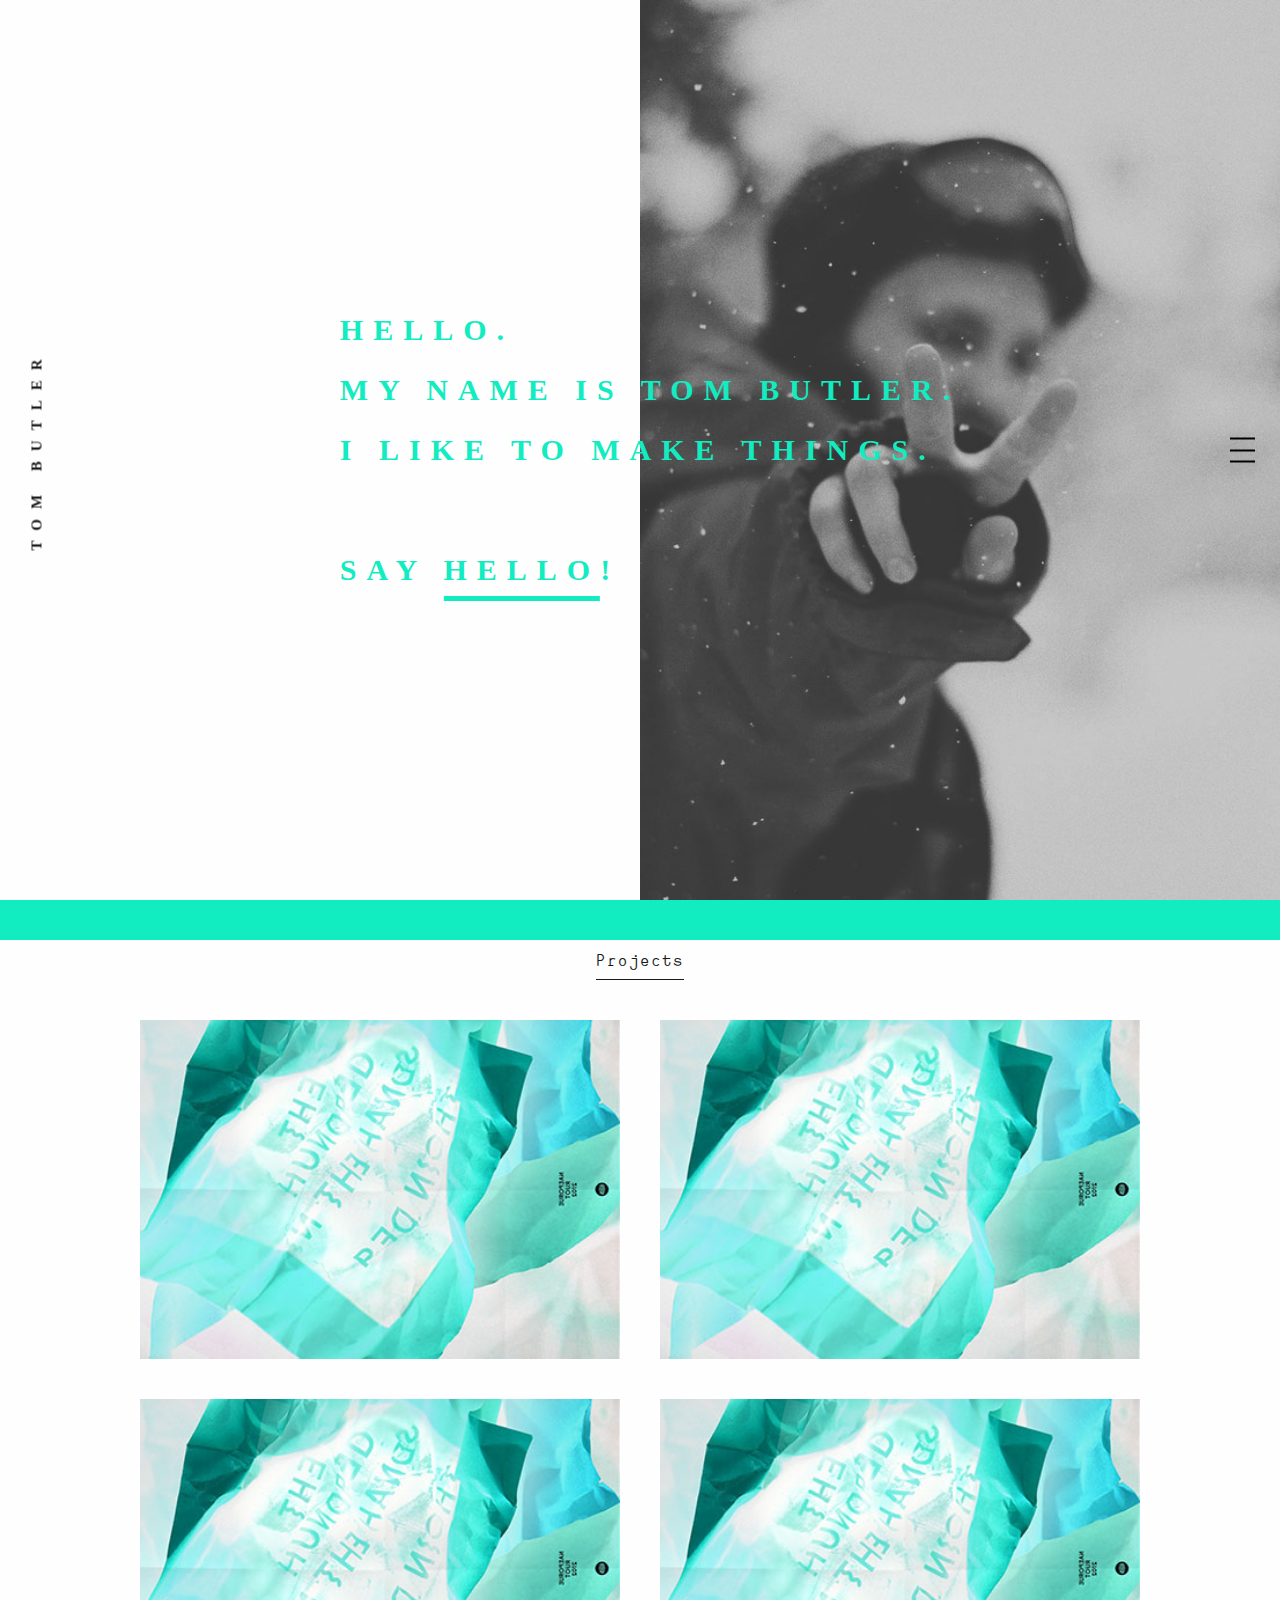
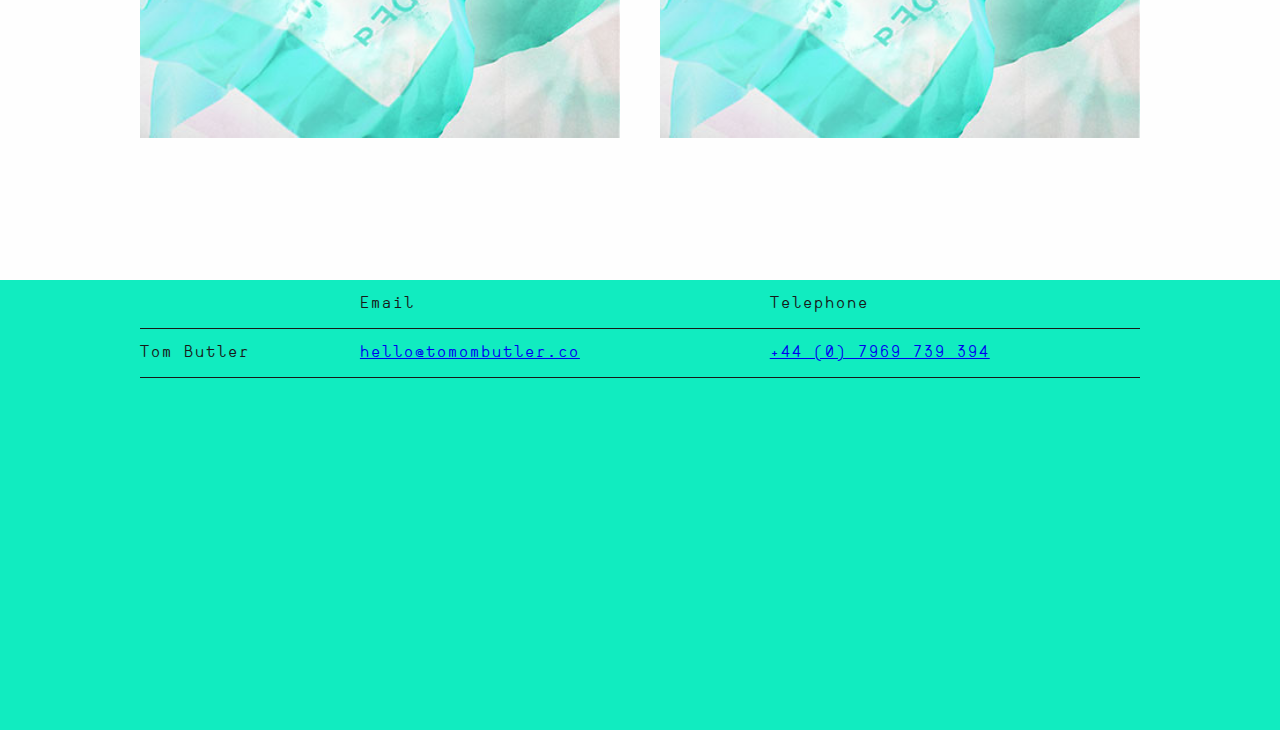
==== index.html @ 28eb7e55 "menu style" ====
<!doctype html>
<html>
	<head>
		<!-- add symbols -->
		<meta charset="utf-8">

		<!-- seo -->
		<title>Tom Butler | Digital Creative</title>
		<meta name="description" content="The online portfolio and profile of digital creative, Tom Butler">
		
		<!-- responsive -->
		<meta name="viewport" content="width=device-width">
		
		<link rel="stylesheet" href="css/reset.css">
		<link rel="stylesheet" href="css/skeleton.css">
		<link rel="stylesheet" href="css/style.css">
		
	</head>

	<body>

		<header>
			<a href="index.html"><h1>Tom Butler<h1></a>
		</header>

		<nav>
			<img src="images/menu.png">
		</nav>

		<div class="menu">

			<div class="close">
				<img src="images/close.png" alt="close icon">
			</div>

			<ul>
				<li><a href="#">Home</a></li>
				<div class="circle"></div>
				<li><a href="#">Work</a></li>
				<div class="circle"></div>
				<li><a href="#">About</a></li>
				<div class="circle"></div>
				<li><a href="#">Contact</a></li>
			</ul>
		</div>

		<section class="intro">
			<div class="intro-text">
				<h2>Hello.<br>My name is Tom Butler.<br>I like to make things.<br><br>Say <a href="#">hello</a><span>!</span></h2>
			</div>

			<div class="hero"></div>
		</section>

		<div class="divide"></div>

		<div class="project-header">
					<h3>Projects</h3>
				</div>

		<article class="projects">

			<div class="container">
				

				<div class="container">
						<div class="six columns">
							<a class="project">
								<div class="overlay-wrap">
									<div class="overlay">
										<div class="overlay-content">
											<h4>Flex Virtual</h4>
											<p>This is a little summary of stuff</p>
										</div>
									</div>
								</div>

							<img src="images/project-01.jpg" alt="project01 photo">	
						</a>
					</div>

					<div class="six columns"><img src="images/project-01.jpg" alt="project01 photo">
					</div>
				</div>
				<div class="container">
					<div class="six columns"><img src="images/project-01.jpg" alt="project01 photo"></div>
					<div class="six columns"><img src="images/project-01.jpg" alt="project01 photo">
					</div>
				</div>
			</div>
		</article>

		<footer>
			<div class="container">
				<table class="u-full-width">
				  <thead>
				    <tr>
				      <th></th>
				      <th>Email</th>
				      <th>Telephone</th>
				    </tr>
				  </thead>
				  <tbody>
				    <tr>
				      <td>Tom Butler</td>
				      <td><a href="#">hello@tomombutler.co</a></td>
				      <td><a href="#">+44 (0) 7969 739 394</a></td>
				    </tr>
				  </tbody>
				</table>
			</div>
		</footer>

		<script src="js/jquery.js"></script>
		<script src="js/jquery-ui.min.js"></script>
		<script src="js/script.js"></script>
	</body>
</html>
---- css/skeleton.css ----
/*
* Skeleton V2.0.4
* Copyright 2014, Dave Gamache
* www.getskeleton.com
* Free to use under the MIT license.
* http://www.opensource.org/licenses/mit-license.php
* 12/29/2014
*/


/* Table of contents
––––––––––––––––––––––––––––––––––––––––––––––––––
- Grid
- Base Styles
- Typography
- Links
- Buttons
- Forms
- Lists
- Code
- Tables
- Spacing
- Utilities
- Clearing
- Media Queries
*/


/* Grid
–––––––––––––––––––––––––––––––––––––––––––––––––– */
.container {
  position: relative;
  width: 100%;
  max-width: 960px;
  margin: 0 auto;
  box-sizing: border-box; }
.column,
.columns {
  width: 100%;
  float: none;
  margin-top: 4%;
  box-sizing: border-box; }

/* For devices larger than 400px */
@media (min-width: 400px) {
  .container {
    width: 85%;
    padding: 0; }

  .columns {
    margin-top: 4%}
}

/* For devices larger than 550px */
@media (min-width: 750px) {
  .container {
    width: 80%; }
  .column,
  .columns {
    margin-left: 4%; margin-top: 4%; float: left;}
  .column:first-child,
  .columns:first-child {
    margin-left: 0; }

  .one.column,
  .one.columns                    { width: 4.66666666667%; }
  .two.columns                    { width: 13.3333333333%; }
  .three.columns                  { width: 22%;            }
  .four.columns                   { width: 30.6666666667%; }
  .five.columns                   { width: 39.3333333333%; }
  .six.columns                    { width: 48%;            }
  .seven.columns                  { width: 56.6666666667%; }
  .eight.columns                  { width: 65.3333333333%; }
  .nine.columns                   { width: 74.0%;          }
  .ten.columns                    { width: 82.6666666667%; }
  .eleven.columns                 { width: 91.3333333333%; }
  .twelve.columns                 { width: 100%; margin-left: 0; }

  .one-third.column               { width: 30.6666666667%; }
  .two-thirds.column              { width: 65.3333333333%; }

  .one-half.column                { width: 48%; }

  /* Offsets */
  .offset-by-one.column,
  .offset-by-one.columns          { margin-left: 8.66666666667%; }
  .offset-by-two.column,
  .offset-by-two.columns          { margin-left: 17.3333333333%; }
  .offset-by-three.column,
  .offset-by-three.columns        { margin-left: 26%;            }
  .offset-by-four.column,
  .offset-by-four.columns         { margin-left: 34.6666666667%; }
  .offset-by-five.column,
  .offset-by-five.columns         { margin-left: 43.3333333333%; }
  .offset-by-six.column,
  .offset-by-six.columns          { margin-left: 52%;            }
  .offset-by-seven.column,
  .offset-by-seven.columns        { margin-left: 60.6666666667%; }
  .offset-by-eight.column,
  .offset-by-eight.columns        { margin-left: 69.3333333333%; }
  .offset-by-nine.column,
  .offset-by-nine.columns         { margin-left: 78.0%;          }
  .offset-by-ten.column,
  .offset-by-ten.columns          { margin-left: 86.6666666667%; }
  .offset-by-eleven.column,
  .offset-by-eleven.columns       { margin-left: 95.3333333333%; }

  .offset-by-one-third.column,
  .offset-by-one-third.columns    { margin-left: 34.6666666667%; }
  .offset-by-two-thirds.column,
  .offset-by-two-thirds.columns   { margin-left: 69.3333333333%; }

  .offset-by-one-half.column,
  .offset-by-one-half.columns     { margin-left: 52%; }

}


/* Tables
–––––––––––––––––––––––––––––––––––––––––––––––––– */
th,
td {
  padding: 12px 15px;
  text-align: left;
  border-bottom: 1px solid #E1E1E1; }
th:first-child,
td:first-child {
  padding-left: 0; }
th:last-child,
td:last-child {
  padding-right: 0; }


/* Utilities
–––––––––––––––––––––––––––––––––––––––––––––––––– */
.u-full-width {
  width: 100%;
  box-sizing: border-box; }
.u-max-full-width {
  max-width: 100%;
  box-sizing: border-box; }
.u-pull-right {
  float: right; }
.u-pull-left {
  float: left; }



/* Clearing
–––––––––––––––––––––––––––––––––––––––––––––––––– */

/* Self Clearing Goodness */
.container:after,
.row:after,
.u-cf {
  content: "";
  display: table;
  clear: both; }


/* Media Queries
–––––––––––––––––––––––––––––––––––––––––––––––––– */
/*
Note: The best way to structure the use of media queries is to create the queries
near the relevant code. For example, if you wanted to change the styles for buttons
on small devices, paste the mobile query code up in the buttons section and style it
there.
*/


/* Larger than mobile */
@media (min-width: 400px) {}

/* Larger than phablet (also point when grid becomes active) */
@media (min-width: 550px) {}

/* Larger than tablet */
@media (min-width: 750px) {}

/* Larger than desktop */
@media (min-width: 1000px) {}

/* Larger than Desktop HD */
@media (min-width: 1200px) {}
---- css/style.css ----
@font-face {
    font-family: "adso";
    src: url(../fonts/Adso-Bd.otf);
}

@font-face {
    font-family: "ahamono";
    src: url(../fonts/AHAMONO-Monospaced.ttf);
}

html, html a {
	-webkit-font-smoothing: antialiased;
	-webkit-text-rendering: optimizeLegibility;

}

html, body {
	height: 100%;
}

body {
	background-color: #fefefe;
	line-height: 1.5;
	font-family: "ahamono";
	font-size: 16px;
	color: #181818;
	letter-spacing: 2px;
}

header h1, .menu a h1 {
	font-family: "apercu";
	font-weight: 700;
	color: #181818;
	font-size: 15px;
	letter-spacing: 10px;
	text-transform: uppercase; 
	position: fixed;
	top: 50%; left: -75px;
	-webkit-transform-origin: 50% 0%;
	-webkit-transform: rotate(-90deg);
}

.menu a h1 {
	color: #fefefe;
}

.circle {
	height: 5px; width: 5px;
	background-color: #fefefe;
	border-radius: 50%;
	margin: 10px auto;
}

header h1:hover {
	color: #11ecc0;
}

header {
	display: block;
	position: fixed;
	top: 50%; left: -100px; 
	z-index: 500;
}

h2 {
	font-family: "apercu";
	font-weight: 700;
	line-height: 2;
	color: #11ecc0;
	font-size: 30px;
	letter-spacing: 10px;
	text-transform: uppercase;
}

h2 a {
	color: #11ecc0;
	text-decoration: none;
	padding: 0 0 10px 0;
	border-bottom: 5px solid #11ecc0;
}

h2 span {
	color: #11ecc0;
}

nav, .close {
	position: fixed;
	top: 50%; right: 25px;
	-webkit-transform: translate(0,-50%);
	cursor: pointer;
	z-index: 1500;
}

.menu {
	display: none;
	position: fixed;
	top: 0; right: 0;
	max-width: 500px;
	width: 100%; height: 100%;
	/*background-color: rgba(17,236,192,.9);*/
	background-color: rgba(24,24,24,.9);
	z-index: 1000;
}

.menu ul {
	text-align: center;
	position: absolute;
	max-width: 100%;
	top: 50%; left: 50%;
	-webkit-transform: translate(-50%,-50%);
}

.menu ul a {
	display: none;
	font-family: "apercu";
	font-weight: 700;
	text-transform: uppercase;
	text-decoration: none;
	letter-spacing: 10px;
	color: #fefefe;
	font-size: 30px;
	margin: 0 0 0 -10px;
	padding: 10px 5px 10px 15px;
	border: 1px solid rgba(0,0,0,0);

	transition: border-color .3s; 
}

.menu li {
	padding: 15px 0;
}

.menu ul a:hover {
	border-color: #fefefe; 
}

.intro {
	position: relative;
	width: 100%;
	height: 100%;
	z-index: 200;
}

section.intro, .projects {
	position: relative;
	height: 100%; width: 100%;
}

.intro-text {
	position: absolute;
	max-width: 100%;
	top: 50%; left: 50%;
	margin: 0 0 0 10px;
	-webkit-transform: translate(-50%,-50%);
	z-index: 300;
}

.hero {
	position: absolute;
	width: 50%; height: 100%;
	top: 0; right: 0;
	background-image: url(../images/tb-bw-main.jpg);
	background-position: center; 
	background-size: cover;
	z-index: -100;
}

.divide {
	width: 100%; height: 30px;
	margin: 0 auto;
	background-color: #11ecc0;
}

article {
	position: relative;
	padding: 40px 100px;
	z-index: 300;
}

.projects {
	background-color: #fefefe;
	padding: 0 60px;	
}

.container {
	text-align: center;
	width: 1000px; max-width: 100%;
	margin: 0 auto;
}

.project-header {
	text-align: center;
	width: 100%;
	padding: 10px 0 0 0;
	border-top: 10px solid #11ecc0;
}

h3 {
	display: inline-block;
	padding: 0 0 5px;
	border-bottom: 1px solid #181818;	
}

.columns {
	position: relative;
}

.columns img {
	width: 100%;
}

.overlay-wrap {
	opacity: 0;
	position: absolute;
	height: 100%; width: 100%;
	padding: 20px;
	cursor: pointer;

	transition: opacity .3s;
}

.project {
	display: block;
}


 .project:hover .overlay-wrap {
 	opacity: 1;
}

.overlay {
	position: relative;
	width: 100%; height: 100%;
	background-color: rgba(255,255,255,.85);
}

.overlay-content {
	position: absolute;
	text-align: left;
	padding: 20px;
	bottom: 0;
}

h4 {
	font-family: "apercu";
	font-weight: 700;
	font-size: 30px;
	border-bottom: 1px solid #181818;
}

.overlay-content p {
	padding: 10px 0 0 0;	
}

footer {
	background-color: #11ecc0;
	bottom: 0;
	height: 50%; width: 100%;
	z-index: 200;
}

th, td {
	border-bottom: 1px solid #181818;
}
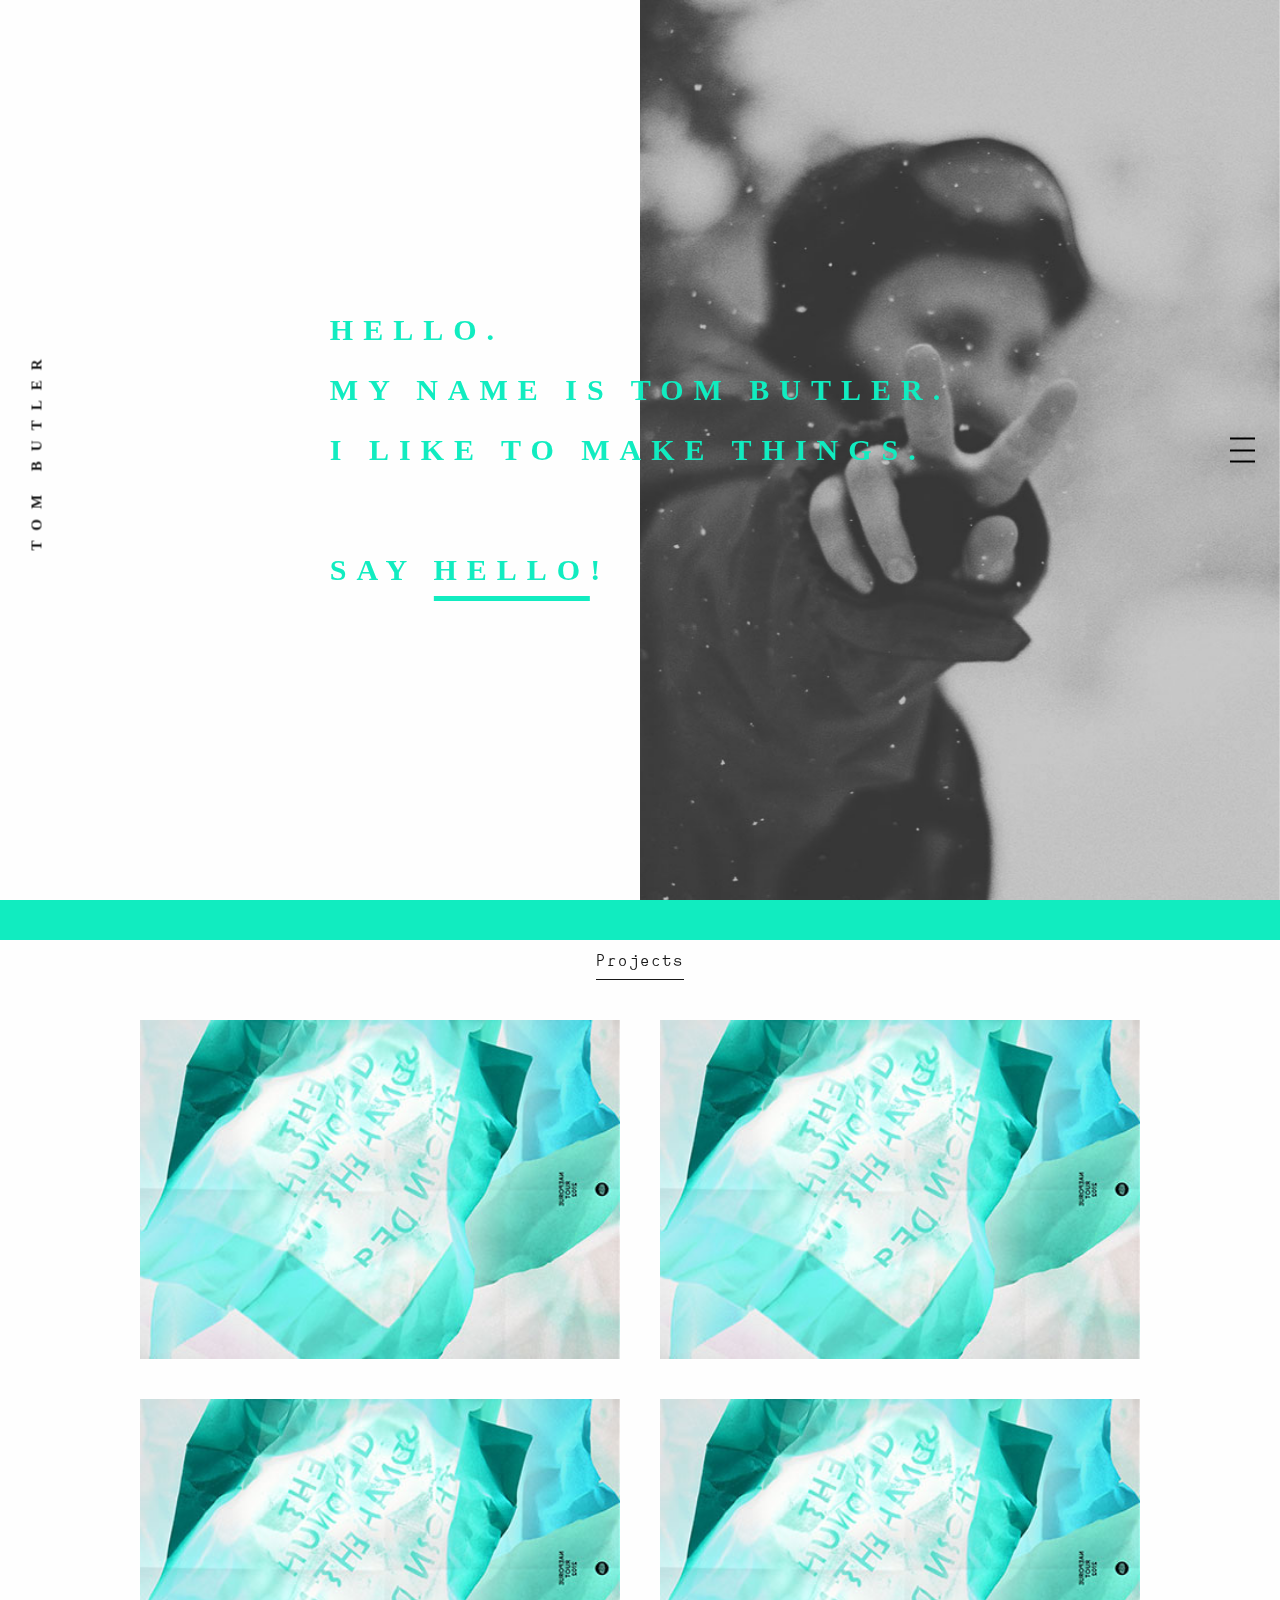
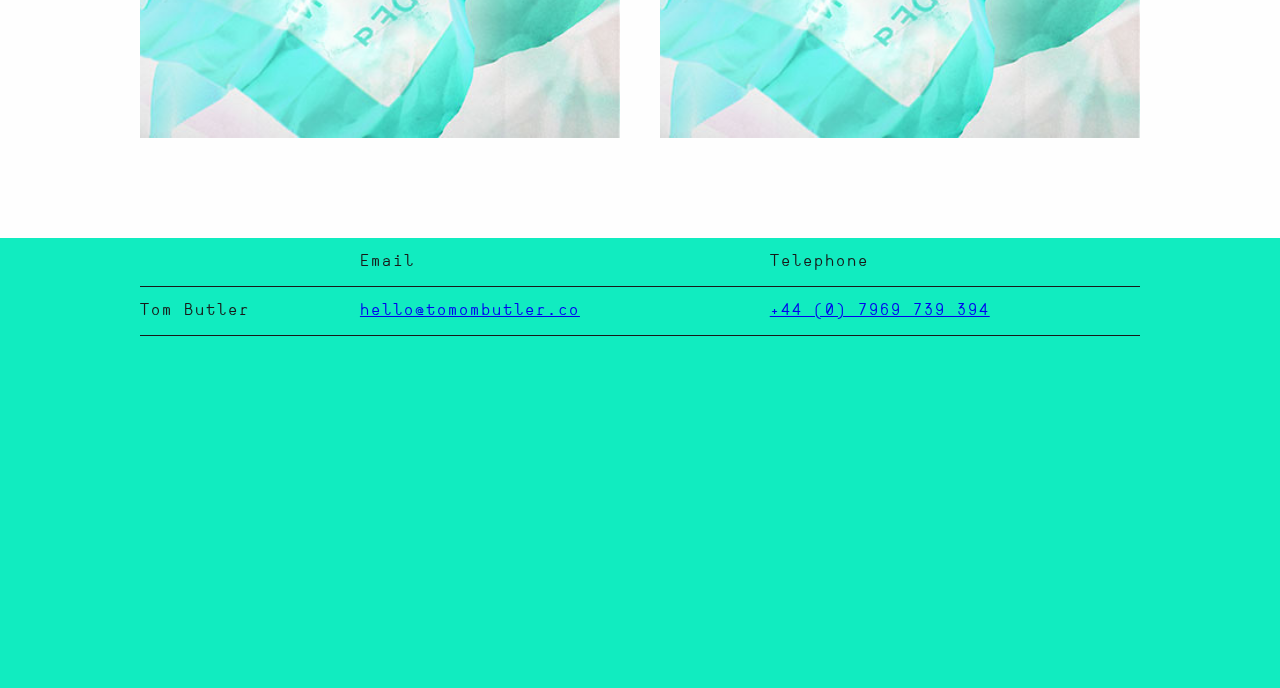
==== commit a421b3f6: "more styling + projects page" ====
--- a/index.html
+++ b/index.html
@@ -5,7 +5,7 @@
 		<meta charset="utf-8">
 
 		<!-- seo -->
-		<title>Tom Butler | Digital Creative</title>
+		<title>Tom Butler | Projects</title>
 		<meta name="description" content="The online portfolio and profile of digital creative, Tom Butler">
 		
 		<!-- responsive -->
@@ -48,15 +48,16 @@
 			<div class="intro-text">
 				<h2>Hello.<br>My name is Tom Butler.<br>I like to make things.<br><br>Say <a href="#">hello</a><span>!</span></h2>
 			</div>
-
-			<div class="hero"></div>
 		</section>
 
+		<div class="hero"></div>
+
 		<div class="divide"></div>
-
-		<div class="project-header">
+			<div class="project-header-wrap">
+				<div class="project-header">
 					<h3>Projects</h3>
 				</div>
+			</div>
 
 		<article class="projects">
 
@@ -64,28 +65,70 @@
 				
 
 				<div class="container">
-						<div class="six columns">
-							<a class="project">
-								<div class="overlay-wrap">
-									<div class="overlay">
-										<div class="overlay-content">
-											<h4>Flex Virtual</h4>
-											<p>This is a little summary of stuff</p>
-										</div>
+		
+					<div class="six columns">
+						<a class="project" href="projects/flex-virtual">
+							<div class="overlay-wrap">
+								<div class="overlay">
+									<div class="overlay-content">
+										<h4>Flex Virtual</h4>
+										<p>This is a little summary of stuff</p>
 									</div>
 								</div>
+							</div>
 
 							<img src="images/project-01.jpg" alt="project01 photo">	
 						</a>
 					</div>
 
-					<div class="six columns"><img src="images/project-01.jpg" alt="project01 photo">
+					<div class="six columns">
+						<a class="project">
+							<div class="overlay-wrap">
+								<div class="overlay">
+									<div class="overlay-content">
+										<h4>Flex Virtual</h4>
+										<p>This is a little summary of stuff</p>
+									</div>
+								</div>
+							</div>
+
+							<img src="images/project-01.jpg" alt="project01 photo">	
+						</a>
 					</div>
 				</div>
+
 				<div class="container">
-					<div class="six columns"><img src="images/project-01.jpg" alt="project01 photo"></div>
-					<div class="six columns"><img src="images/project-01.jpg" alt="project01 photo">
+					
+					<div class="six columns">
+						<a class="project">
+							<div class="overlay-wrap">
+								<div class="overlay">
+									<div class="overlay-content">
+										<h4>Flex Virtual</h4>
+										<p>This is a little summary of stuff</p>
+									</div>
+								</div>
+							</div>
+
+							<img src="images/project-01.jpg" alt="project01 photo">	
+						</a>
 					</div>
+
+					<div class="six columns">
+						<a class="project">
+							<div class="overlay-wrap">
+								<div class="overlay">
+									<div class="overlay-content">
+										<h4>Flex Virtual</h4>
+										<p>This is a little summary of stuff</p>
+									</div>
+								</div>
+							</div>
+
+							<img src="images/project-01.jpg" alt="project01 photo">	
+						</a>
+					</div>
+
 				</div>
 			</div>
 		</article>
--- a/css/style.css
+++ b/css/style.css
@@ -36,6 +36,7 @@
 	text-transform: uppercase; 
 	position: fixed;
 	top: 50%; left: -75px;
+
 	-webkit-transform-origin: 50% 0%;
 	-webkit-transform: rotate(-90deg);
 }
@@ -70,6 +71,7 @@
 	font-size: 30px;
 	letter-spacing: 10px;
 	text-transform: uppercase;
+	text-decoration: none;
 }
 
 h2 a {
@@ -79,23 +81,18 @@
 	border-bottom: 5px solid #11ecc0;
 }
 
-h2 span {
-	color: #11ecc0;
-}
-
 nav, .close {
 	position: fixed;
 	top: 50%; right: 25px;
-	-webkit-transform: translate(0,-50%);
 	cursor: pointer;
 	z-index: 1500;
+	-webkit-transform: translate(0,-50%);
 }
 
 .menu {
 	display: none;
 	position: fixed;
 	top: 0; right: 0;
-	max-width: 500px;
 	width: 100%; height: 100%;
 	/*background-color: rgba(17,236,192,.9);*/
 	background-color: rgba(24,24,24,.9);
@@ -141,22 +138,21 @@
 	z-index: 200;
 }
 
-section.intro, .projects {
+section.intro {
 	position: relative;
 	height: 100%; width: 100%;
 }
 
 .intro-text {
 	position: absolute;
-	max-width: 100%;
 	top: 50%; left: 50%;
-	margin: 0 0 0 10px;
+
 	-webkit-transform: translate(-50%,-50%);
 	z-index: 300;
 }
 
 .hero {
-	position: absolute;
+	position: fixed;
 	width: 50%; height: 100%;
 	top: 0; right: 0;
 	background-image: url(../images/tb-bw-main.jpg);
@@ -179,7 +175,7 @@
 
 .projects {
 	background-color: #fefefe;
-	padding: 0 60px;	
+	padding: 0 60px 100px;	
 }
 
 .container {
@@ -188,6 +184,10 @@
 	margin: 0 auto;
 }
 
+.project-header-wrap {
+	background-color: #fefefe;
+}
+
 .project-header {
 	text-align: center;
 	width: 100%;
@@ -195,14 +195,20 @@
 	border-top: 10px solid #11ecc0;
 }
 
-h3 {
+h3, .project-header p {
 	display: inline-block;
 	padding: 0 0 5px;
 	border-bottom: 1px solid #181818;	
 }
 
+.project-header a {
+	color: #181818;
+	text-decoration: none;
+}
+
 .columns {
 	position: relative;
+	transition: width .35s;
 }
 
 .columns img {
@@ -224,7 +230,7 @@
 }
 
 
- .project:hover .overlay-wrap {
+.project:hover .overlay-wrap {
  	opacity: 1;
 }
 
@@ -245,11 +251,13 @@
 	font-family: "apercu";
 	font-weight: 700;
 	font-size: 30px;
+	color: #181818;
 	border-bottom: 1px solid #181818;
 }
 
 .overlay-content p {
-	padding: 10px 0 0 0;	
+	padding: 10px 0 0 0;
+	color: #181818;	
 }
 
 footer {
@@ -262,3 +270,29 @@
 th, td {
 	border-bottom: 1px solid #181818;
 }
+
+/* project page styles */
+
+.project-title {
+	float:left;
+}
+
+.project-nav {
+	float: right;
+}
+
+.project-nav a:hover {
+	color: #11ecc0;
+}
+
+ul.gallery {
+	margin: 40px 0;
+}
+
+.gallery li {
+	margin: 40px 0;
+}
+
+.gallery li img {
+	width: 100%;
+}
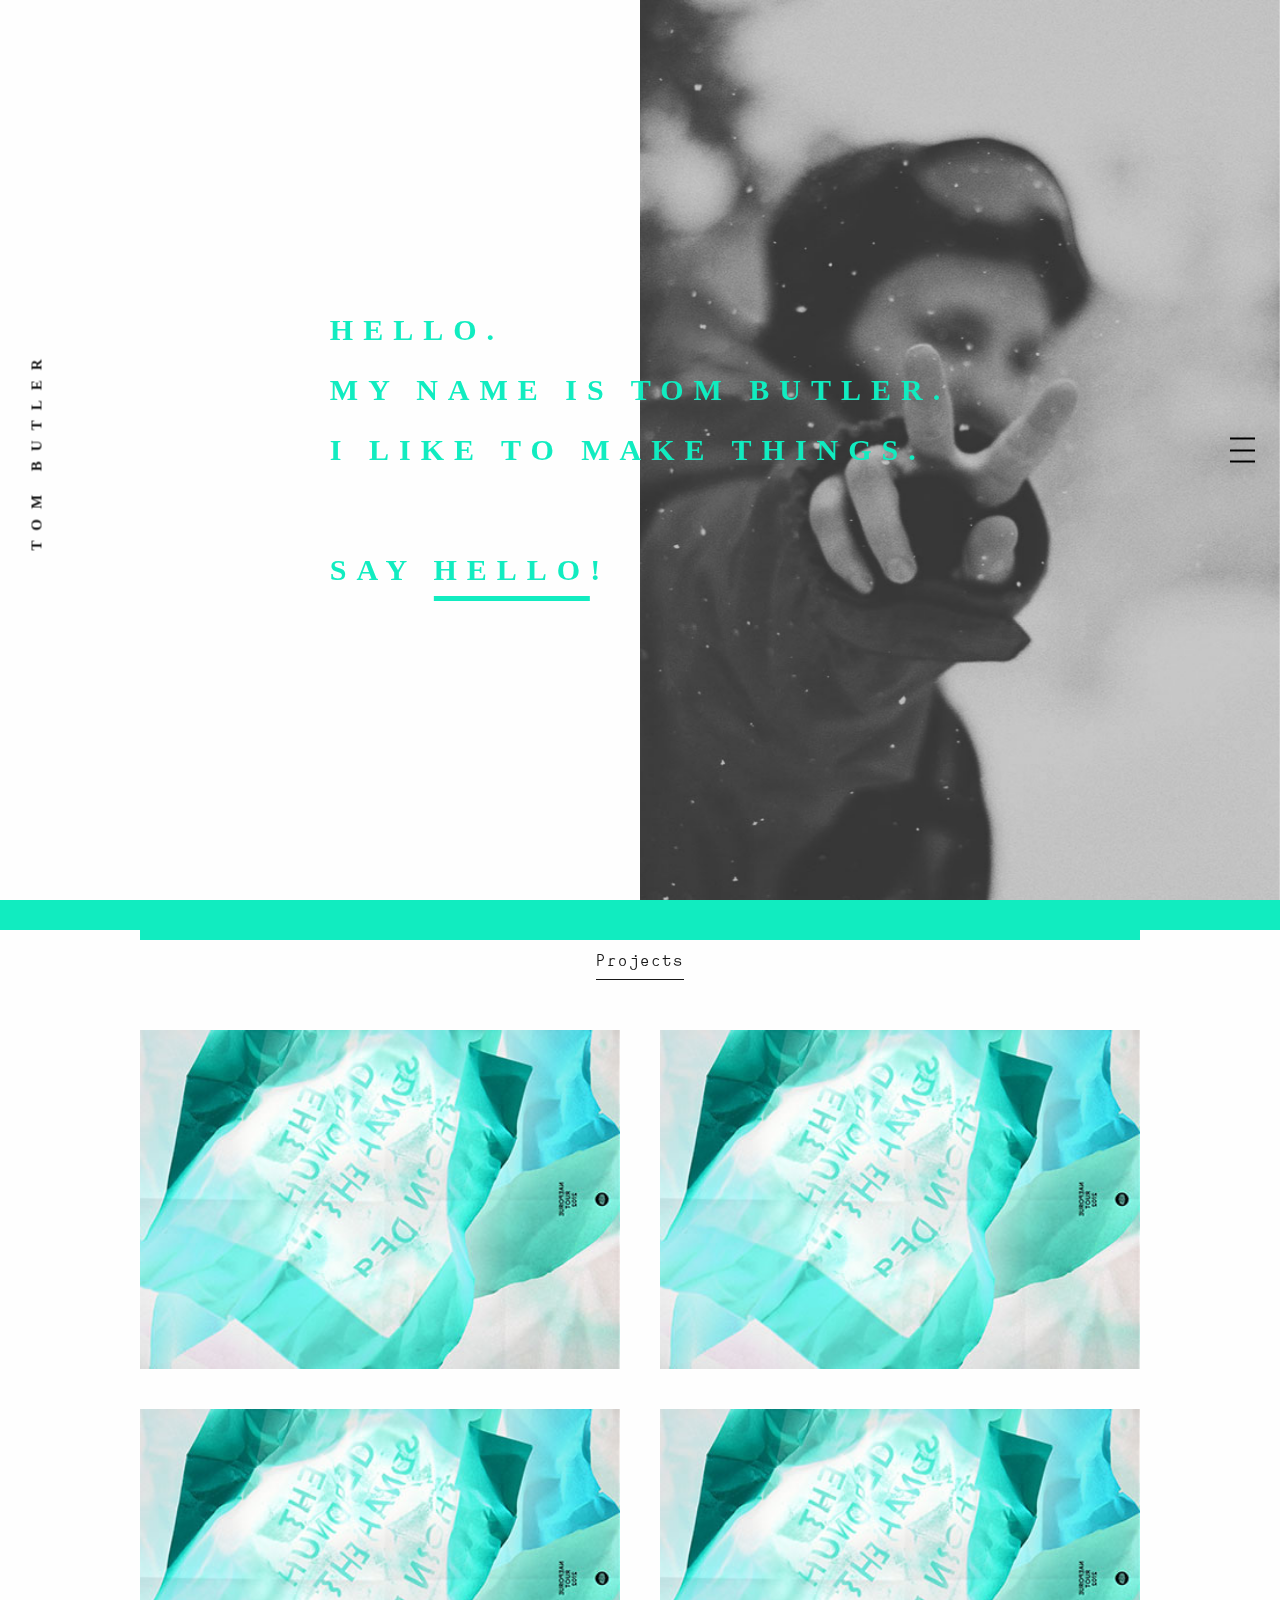
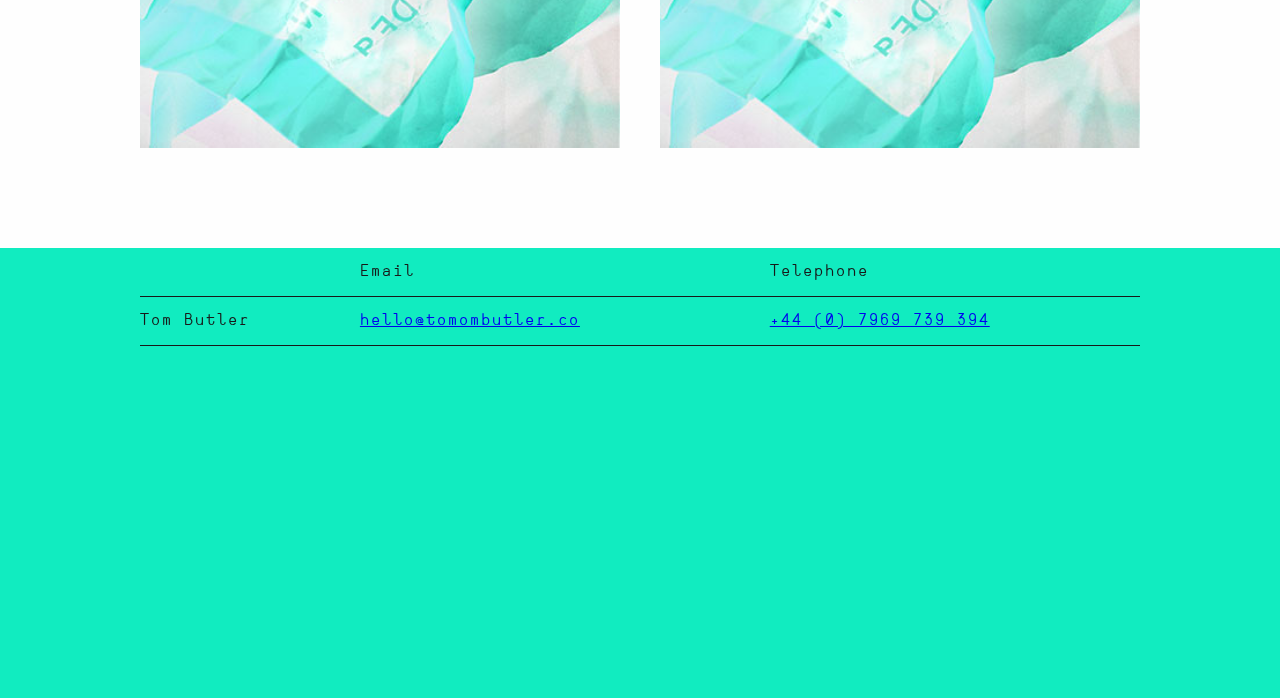
==== commit bbf0e92f: "projects page fv" ====
--- a/index.html
+++ b/index.html
@@ -86,7 +86,7 @@
 							<div class="overlay-wrap">
 								<div class="overlay">
 									<div class="overlay-content">
-										<h4>Flex Virtual</h4>
+										<h4>Alpha</h4>
 										<p>This is a little summary of stuff</p>
 									</div>
 								</div>
@@ -104,7 +104,7 @@
 							<div class="overlay-wrap">
 								<div class="overlay">
 									<div class="overlay-content">
-										<h4>Flex Virtual</h4>
+										<h4>Darkly</h4>
 										<p>This is a little summary of stuff</p>
 									</div>
 								</div>
--- a/css/style.css
+++ b/css/style.css
@@ -1,7 +1,7 @@
-@font-face {
-    font-family: "adso";
+/*@font-face {
+    font-family: "apercu";
     src: url(../fonts/Adso-Bd.otf);
-}
+}*/
 
 @font-face {
     font-family: "ahamono";
@@ -185,13 +185,16 @@
 }
 
 .project-header-wrap {
+	max-width: 1000px;
+	width: 100%;
+	margin: 0 auto;
 	background-color: #fefefe;
 }
 
 .project-header {
 	text-align: center;
 	width: 100%;
-	padding: 10px 0 0 0;
+	padding: 10px 60px;
 	border-top: 10px solid #11ecc0;
 }
 
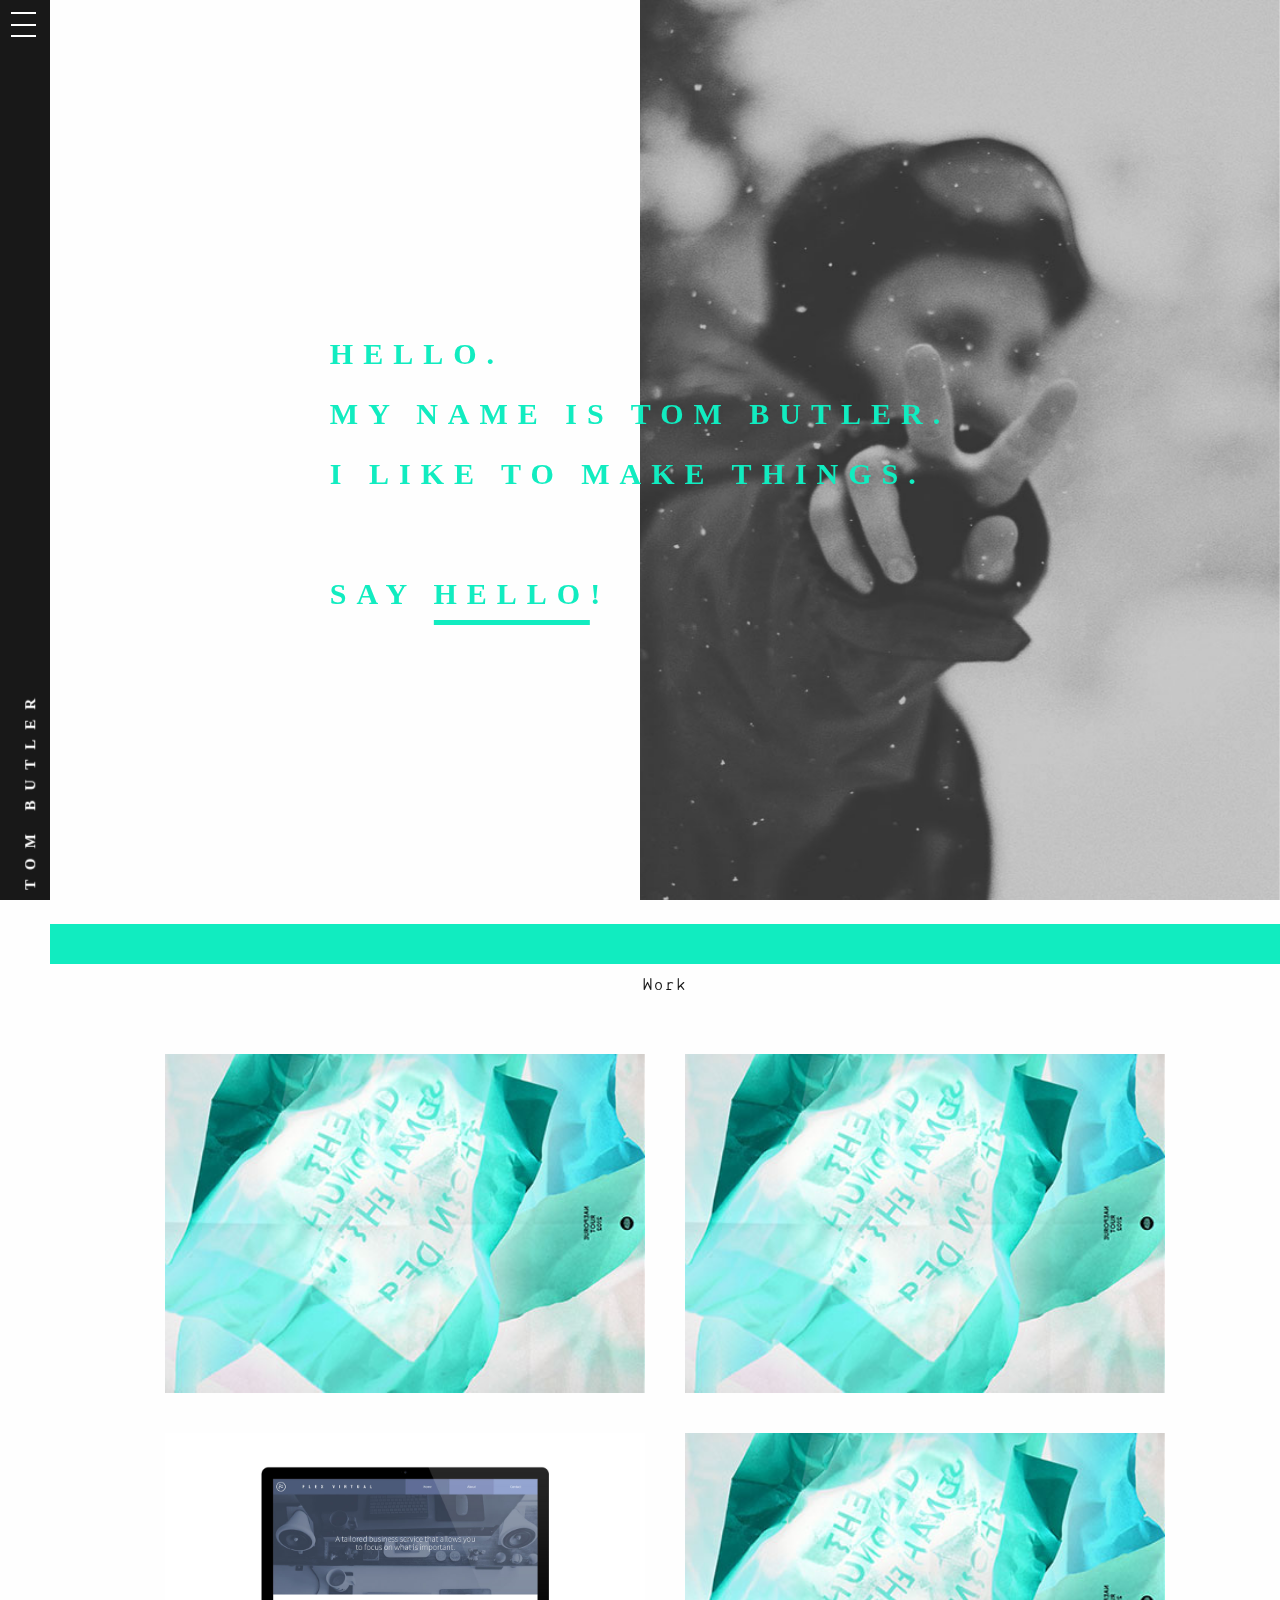
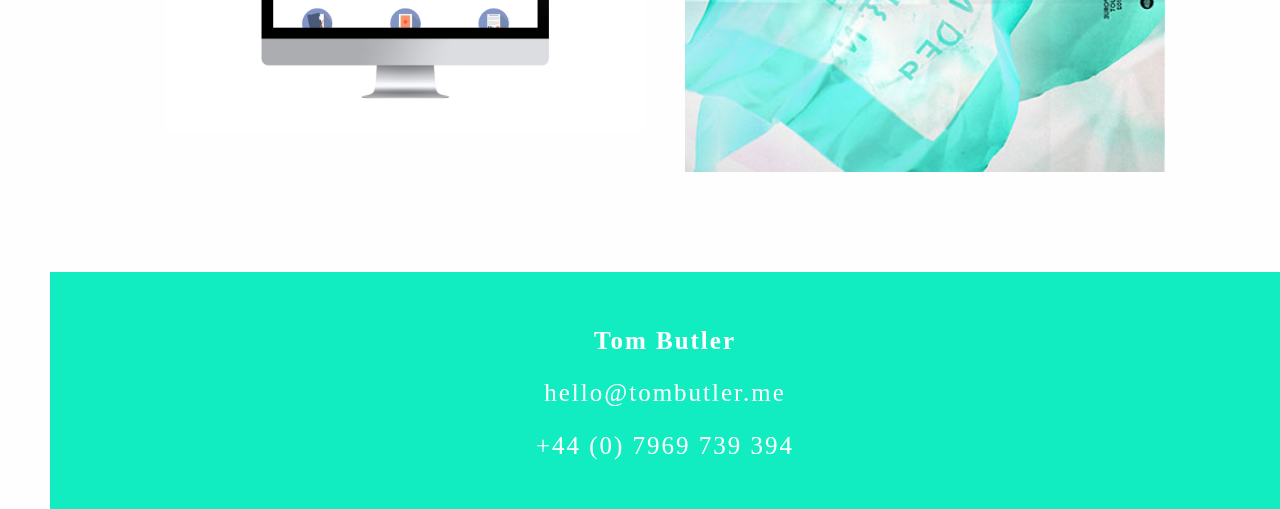
==== commit a80368bf: "contact" ====
--- a/index.html
+++ b/index.html
@@ -19,9 +19,11 @@
 
 	<body>
 
-		<header>
+		<header></header>
+
+		<div class="header-text">
 			<a href="index.html"><h1>Tom Butler<h1></a>
-		</header>
+		</div>
 
 		<nav>
 			<img src="images/menu.png">
@@ -35,11 +37,8 @@
 
 			<ul>
 				<li><a href="#">Home</a></li>
-				<div class="circle"></div>
 				<li><a href="#">Work</a></li>
-				<div class="circle"></div>
 				<li><a href="#">About</a></li>
-				<div class="circle"></div>
 				<li><a href="#">Contact</a></li>
 			</ul>
 		</div>
@@ -52,107 +51,98 @@
 
 		<div class="hero"></div>
 
-		<div class="divide"></div>
-			<div class="project-header-wrap">
-				<div class="project-header">
-					<h3>Projects</h3>
+		<div class="website-wrap">
+
+			<div class="divide"></div>
+
+			<div class="project-header-bg">
+				<div class="project-header-wrap">
+					<div class="project-header">
+						<h3>Work</h3>
+					</div>
 				</div>
 			</div>
 
-		<article class="projects">
-
-			<div class="container">
-				
-
-				<div class="container">
-		
-					<div class="six columns">
-						<a class="project" href="projects/flex-virtual">
-							<div class="overlay-wrap">
-								<div class="overlay">
-									<div class="overlay-content">
-										<h4>Flex Virtual</h4>
-										<p>This is a little summary of stuff</p>
-									</div>
-								</div>
-							</div>
-
-							<img src="images/project-01.jpg" alt="project01 photo">	
-						</a>
-					</div>
-
-					<div class="six columns">
-						<a class="project">
-							<div class="overlay-wrap">
-								<div class="overlay">
-									<div class="overlay-content">
-										<h4>Alpha</h4>
-										<p>This is a little summary of stuff</p>
-									</div>
-								</div>
-							</div>
-
-							<img src="images/project-01.jpg" alt="project01 photo">	
-						</a>
-					</div>
-				</div>
+			<article class="projects">
 
 				<div class="container">
 					
-					<div class="six columns">
-						<a class="project">
-							<div class="overlay-wrap">
-								<div class="overlay">
-									<div class="overlay-content">
-										<h4>Darkly</h4>
-										<p>This is a little summary of stuff</p>
+
+					<div class="container">
+			
+						<div class="six columns">
+							<a class="project" href="projects/flex-virtual.html">
+								<div class="overlay-wrap">
+									<div class="overlay">
+										<div class="overlay-content">
+											<h4>Flex Virtual</h4>
+										</div>
 									</div>
 								</div>
-							</div>
 
-							<img src="images/project-01.jpg" alt="project01 photo">	
-						</a>
+								<img src="images/project-01.jpg" alt="project01 photo">	
+							</a>
+						</div>
+
+						<div class="six columns">
+							<a class="project">
+								<div class="overlay-wrap">
+									<div class="overlay">
+										<div class="overlay-content">
+											<h4>Alpha</h4>
+										</div>
+									</div>
+								</div>
+
+								<img src="images/project-01.jpg" alt="project01 photo">	
+							</a>
+						</div>
 					</div>
 
-					<div class="six columns">
-						<a class="project">
-							<div class="overlay-wrap">
-								<div class="overlay">
-									<div class="overlay-content">
-										<h4>Flex Virtual</h4>
-										<p>This is a little summary of stuff</p>
+					<div class="container">
+						
+						<div class="six columns">
+							<a class="project">
+								<div class="overlay-wrap">
+									<div class="overlay">
+										<div class="overlay-content">
+											<h4>Darkly</h4>
+										</div>
 									</div>
 								</div>
-							</div>
 
-							<img src="images/project-01.jpg" alt="project01 photo">	
-						</a>
+								<img src="images/fv/fv-imac.jpg" alt="project01 photo">	
+							</a>
+						</div>
+
+						<div class="six columns">
+							<a class="project">
+								<div class="overlay-wrap">
+									<div class="overlay">
+										<div class="overlay-content">
+											<h4>Flex Virtual</h4>
+										</div>
+									</div>
+								</div>
+
+								<img src="images/project-01.jpg" alt="project01 photo">	
+							</a>
+						</div>
+
 					</div>
+				</div>
+			</article>
 
+			<footer>
+				<div class="container">
+					      <h2>Tom Butler</h2>
+
+					      <p><a href="#">hello@tombutler.me</a></p>
+					      <p>+44 (0) 7969 739 394</p>
 				</div>
-			</div>
-		</article>
+			</footer>
 
-		<footer>
-			<div class="container">
-				<table class="u-full-width">
-				  <thead>
-				    <tr>
-				      <th></th>
-				      <th>Email</th>
-				      <th>Telephone</th>
-				    </tr>
-				  </thead>
-				  <tbody>
-				    <tr>
-				      <td>Tom Butler</td>
-				      <td><a href="#">hello@tomombutler.co</a></td>
-				      <td><a href="#">+44 (0) 7969 739 394</a></td>
-				    </tr>
-				  </tbody>
-				</table>
-			</div>
-		</footer>
+		</div>
 
 		<script src="js/jquery.js"></script>
 		<script src="js/jquery-ui.min.js"></script>
--- a/css/style.css
+++ b/css/style.css
@@ -27,40 +27,36 @@
 	letter-spacing: 2px;
 }
 
-header h1, .menu a h1 {
+header {
+	position: fixed;
+	width: 50px; height: 100%;
+	background-color: #181818;
+	left: 0; top: 0;	
+	z-index: 1000;
+}
+
+.header-text h1 {
+	position: fixed;
 	font-family: "apercu";
 	font-weight: 700;
-	color: #181818;
+	color: #fefefe;
 	font-size: 15px;
 	letter-spacing: 10px;
-	text-transform: uppercase; 
-	position: fixed;
-	top: 50%; left: -75px;
-
-	-webkit-transform-origin: 50% 0%;
-	-webkit-transform: rotate(-90deg);
-}
-
-.menu a h1 {
-	color: #fefefe;
-}
-
-.circle {
-	height: 5px; width: 5px;
-	background-color: #fefefe;
-	border-radius: 50%;
-	margin: 10px auto;
-}
-
-header h1:hover {
+	text-transform: uppercase;
+	left: -70px; bottom: 100px;
+	z-index: 1500;
+
+	transform: rotate(-90deg);
+}
+
+.header-text a {
+	display: inline-block;
+	text-decoration: none;
+}
+
+
+.header-text h1:hover {
 	color: #11ecc0;
-}
-
-header {
-	display: block;
-	position: fixed;
-	top: 50%; left: -100px; 
-	z-index: 500;
 }
 
 h2 {
@@ -83,52 +79,42 @@
 
 nav, .close {
 	position: fixed;
-	top: 50%; right: 25px;
+	top: 12px; left: 11px;
 	cursor: pointer;
-	z-index: 1500;
-	-webkit-transform: translate(0,-50%);
+	z-index: 1400;
 }
 
 .menu {
 	display: none;
 	position: fixed;
-	top: 0; right: 0;
-	width: 100%; height: 100%;
-	/*background-color: rgba(17,236,192,.9);*/
-	background-color: rgba(24,24,24,.9);
+	top: 0; left: 0;
+	width: 125px; height: 100%;
+	margin: 0 0 0 50px;
+	background-color: rgba(24,24,24,.95);
 	z-index: 1000;
 }
 
 .menu ul {
-	text-align: center;
+	text-align: left;
 	position: absolute;
 	max-width: 100%;
-	top: 50%; left: 50%;
-	-webkit-transform: translate(-50%,-50%);
 }
 
 .menu ul a {
 	display: none;
 	font-family: "apercu";
-	font-weight: 700;
-	text-transform: uppercase;
-	text-decoration: none;
-	letter-spacing: 10px;
+	text-decoration: none;
 	color: #fefefe;
-	font-size: 30px;
-	margin: 0 0 0 -10px;
-	padding: 10px 5px 10px 15px;
-	border: 1px solid rgba(0,0,0,0);
-
-	transition: border-color .3s; 
-}
-
-.menu li {
-	padding: 15px 0;
+	font-size: 25px;
+	padding: 0 0 0 10px;
 }
 
 .menu ul a:hover {
-	border-color: #fefefe; 
+	color: #11ecc0; 
+}
+
+.website-wrap {
+	padding-left: 50px;
 }
 
 .intro {
@@ -136,11 +122,6 @@
 	width: 100%;
 	height: 100%;
 	z-index: 200;
-}
-
-section.intro {
-	position: relative;
-	height: 100%; width: 100%;
 }
 
 .intro-text {
@@ -175,7 +156,7 @@
 
 .projects {
 	background-color: #fefefe;
-	padding: 0 60px 100px;	
+	padding: 1px 20px 100px;	
 }
 
 .container {
@@ -184,30 +165,30 @@
 	margin: 0 auto;
 }
 
+.project-header-bg {
+	background-color: #fefefe;
+}
+
 .project-header-wrap {
-	max-width: 1000px;
 	width: 100%;
 	margin: 0 auto;
-	background-color: #fefefe;
 }
 
 .project-header {
 	text-align: center;
 	width: 100%;
-	padding: 10px 60px;
+	padding: 10px 20px;
 	border-top: 10px solid #11ecc0;
+}
+
+.project-header.project-page {
+	margin: -30px 0 0 0;
 }
 
 h3, .project-header p {
 	display: inline-block;
-	padding: 0 0 5px;
-	border-bottom: 1px solid #181818;	
-}
-
-.project-header a {
-	color: #181818;
-	text-decoration: none;
-}
+	padding: 0 0 5px;	
+}	
 
 .columns {
 	position: relative;
@@ -222,10 +203,8 @@
 	opacity: 0;
 	position: absolute;
 	height: 100%; width: 100%;
-	padding: 20px;
+	padding: 10px;
 	cursor: pointer;
-
-	transition: opacity .3s;
 }
 
 .project {
@@ -245,9 +224,10 @@
 
 .overlay-content {
 	position: absolute;
-	text-align: left;
 	padding: 20px;
-	bottom: 0;
+	top: 50%; left: 50%;
+
+	transform: translate(-50%,-50%);
 }
 
 h4 {
@@ -255,7 +235,6 @@
 	font-weight: 700;
 	font-size: 30px;
 	color: #181818;
-	border-bottom: 1px solid #181818;
 }
 
 .overlay-content p {
@@ -266,30 +245,56 @@
 footer {
 	background-color: #11ecc0;
 	bottom: 0;
-	height: 50%; width: 100%;
+	width: 100%;
+	padding: 40px 60px;
 	z-index: 200;
 }
 
-th, td {
+footer h2, footer a, footer p, .contact h2, .contact a, .contact p{
+	font-family: "apercu";
+	font-size: 25px;
+	color: #fefefe;
+	text-decoration: none;
+	text-transform: none;
+	letter-spacing: 2px;
+	line-height: 1.5;
+	padding: 10px 0 5px;
+}
+
+footer a:hover {
+	border-bottom: 1px solid #fefefe;
+}
+
+
+/* project page styles */
+
+.project-title {
+	padding: 40px 0 0 0;
+	float:left;
+}
+
+.project-nav {
+	padding: 40px 0 0 0;
+	float: right;
+}
+
+.project-nav a {
+	color: #181818;
+	text-decoration: none;
+}
+
+.project-nav a:hover {
 	border-bottom: 1px solid #181818;
 }
 
-/* project page styles */
-
-.project-title {
-	float:left;
-}
-
-.project-nav {
-	float: right;
-}
-
-.project-nav a:hover {
-	color: #11ecc0;
+.project-description {
+	font-family: "apercu";
+	font-weight: 700;
+	font-size: 20px;
 }
 
 ul.gallery {
-	margin: 40px 0;
+	padding: 40px 0;
 }
 
 .gallery li {
@@ -299,3 +304,37 @@
 .gallery li img {
 	width: 100%;
 }
+
+section.description {
+	margin: 20px 0 0 0;
+}
+
+section.description .container {
+	text-align: left;
+
+}
+
+
+/* contact page styles */
+
+.contact {
+	width: 100%; height: 100%;
+	background-color: #11ecc0;
+	margin-top: -24px;
+	padding: 0 0 0 50px;
+}
+
+.container.cntct {
+	position: relative;
+	width: 100%; height: 100%;
+}
+
+.contact-cont {
+	position: absolute;
+	top: 50%; left: 50%;
+	transform: translate(-50%,-50%);
+}
+
+
+
+
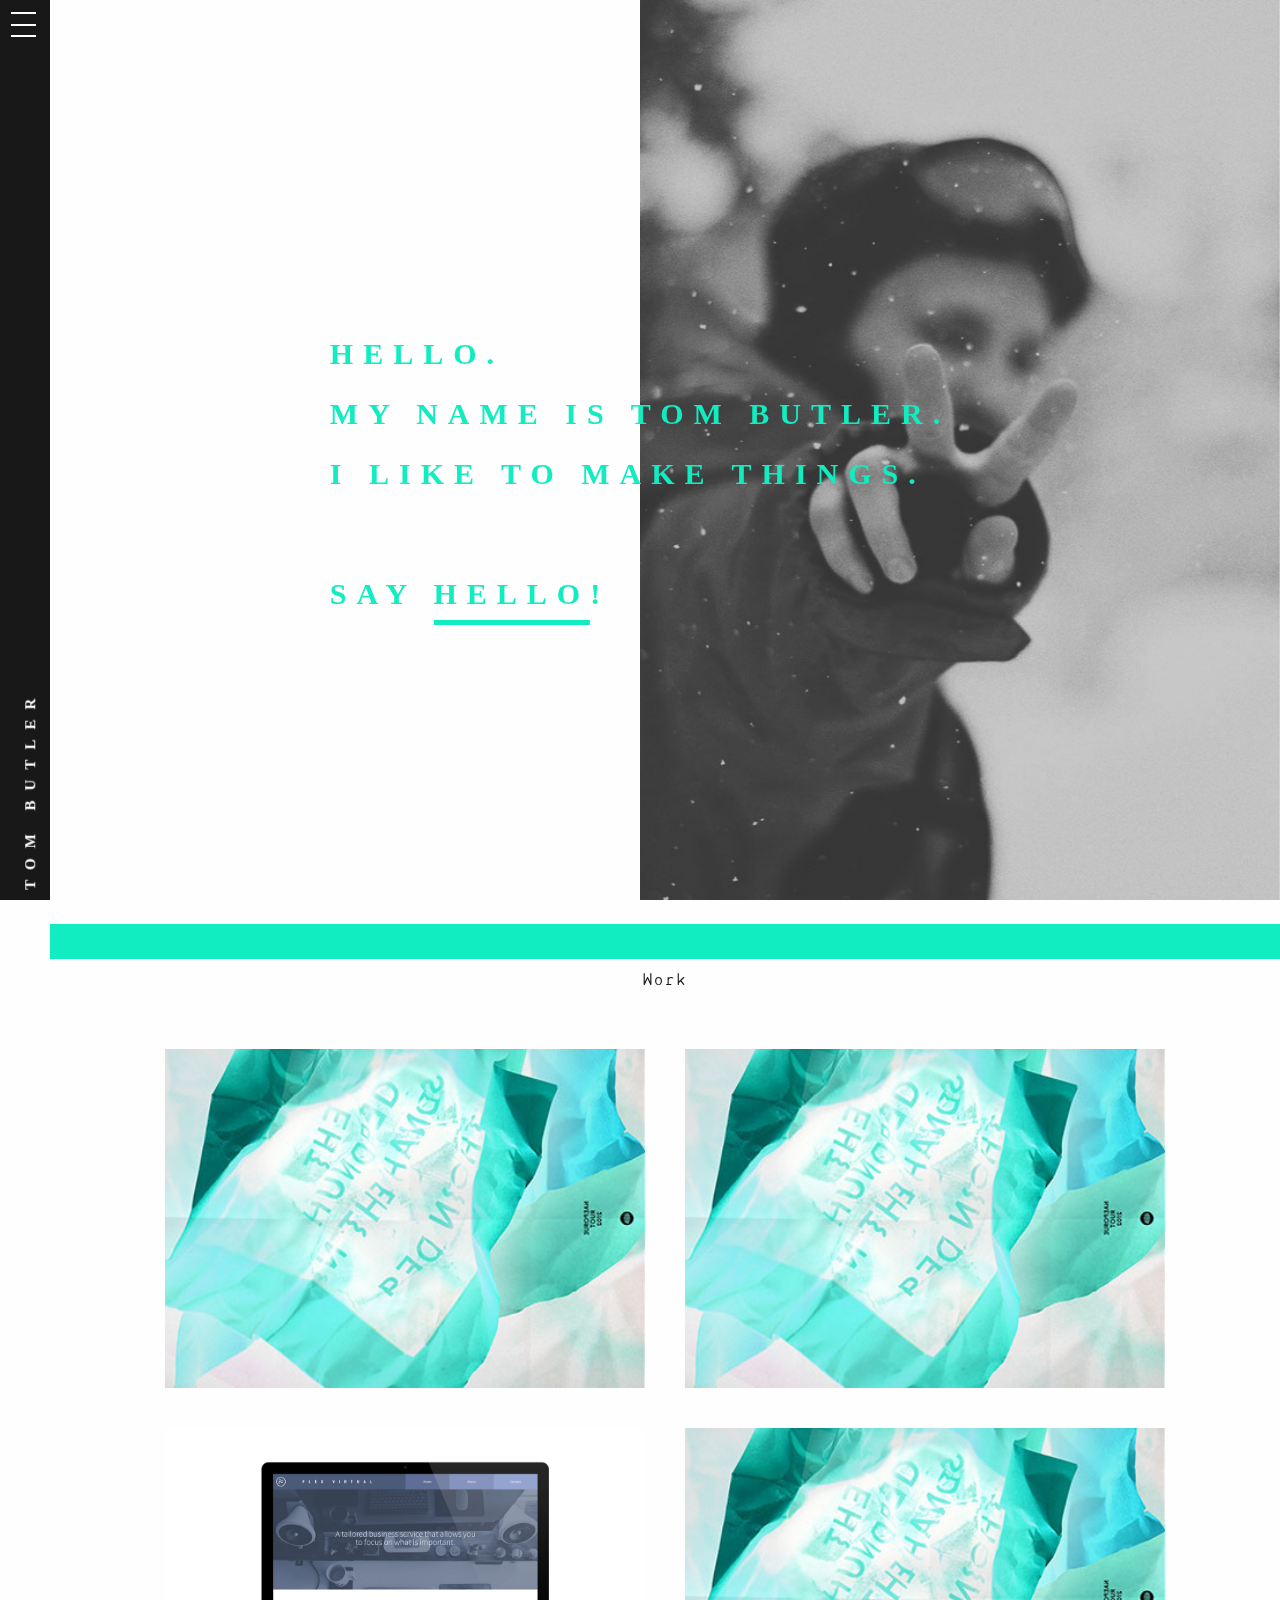
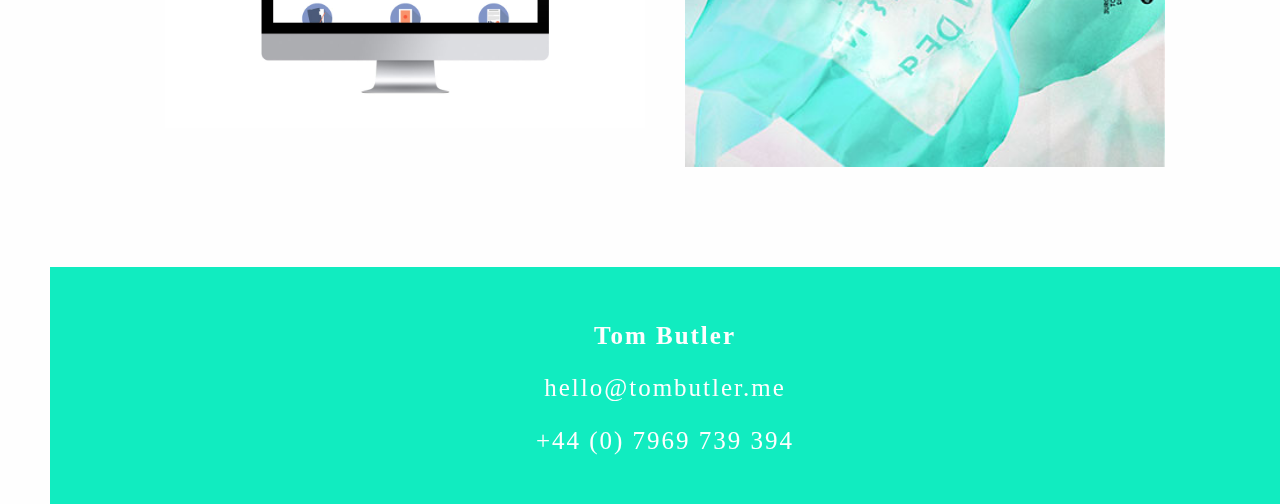
==== commit 1e66507d: "projects progress etc" ====
--- a/index.html
+++ b/index.html
@@ -29,7 +29,7 @@
 			<img src="images/menu.png">
 		</nav>
 
-		<div class="menu">
+		<div class="menu group">
 
 			<div class="close">
 				<img src="images/close.png" alt="close icon">
@@ -39,8 +39,10 @@
 				<li><a href="#">Home</a></li>
 				<li><a href="#">Work</a></li>
 				<li><a href="#">About</a></li>
-				<li><a href="#">Contact</a></li>
+				<li><a href="contact.html">Contact</a></li>
 			</ul>
+
+			<div class="menu-stripe"></div>
 		</div>
 
 		<section class="intro">
@@ -85,11 +87,11 @@
 						</div>
 
 						<div class="six columns">
-							<a class="project">
+							<a class="project" href="projects/lennoxx.html">
 								<div class="overlay-wrap">
 									<div class="overlay">
 										<div class="overlay-content">
-											<h4>Alpha</h4>
+											<h4>Lennoxx</h4>
 										</div>
 									</div>
 								</div>
@@ -102,7 +104,7 @@
 					<div class="container">
 						
 						<div class="six columns">
-							<a class="project">
+							<a class="project" href="projects/darkly.html">
 								<div class="overlay-wrap">
 									<div class="overlay">
 										<div class="overlay-content">
@@ -116,11 +118,11 @@
 						</div>
 
 						<div class="six columns">
-							<a class="project">
+							<a class="project" href="projects/the-field.html">
 								<div class="overlay-wrap">
 									<div class="overlay">
 										<div class="overlay-content">
-											<h4>Flex Virtual</h4>
+											<h4>The Field</h4>
 										</div>
 									</div>
 								</div>
--- a/css/style.css
+++ b/css/style.css
@@ -88,10 +88,16 @@
 	display: none;
 	position: fixed;
 	top: 0; left: 0;
-	width: 125px; height: 100%;
+	width: 145px; height: 100%;
 	margin: 0 0 0 50px;
 	background-color: rgba(24,24,24,.95);
 	z-index: 1000;
+}
+
+.menu-stripe {
+	height: 100%; width: 5px;
+	background-color: #11ecc0;
+	float: right;
 }
 
 .menu ul {
@@ -178,7 +184,7 @@
 	text-align: center;
 	width: 100%;
 	padding: 10px 20px;
-	border-top: 10px solid #11ecc0;
+	border-top: 5px solid #11ecc0;
 }
 
 .project-header.project-page {
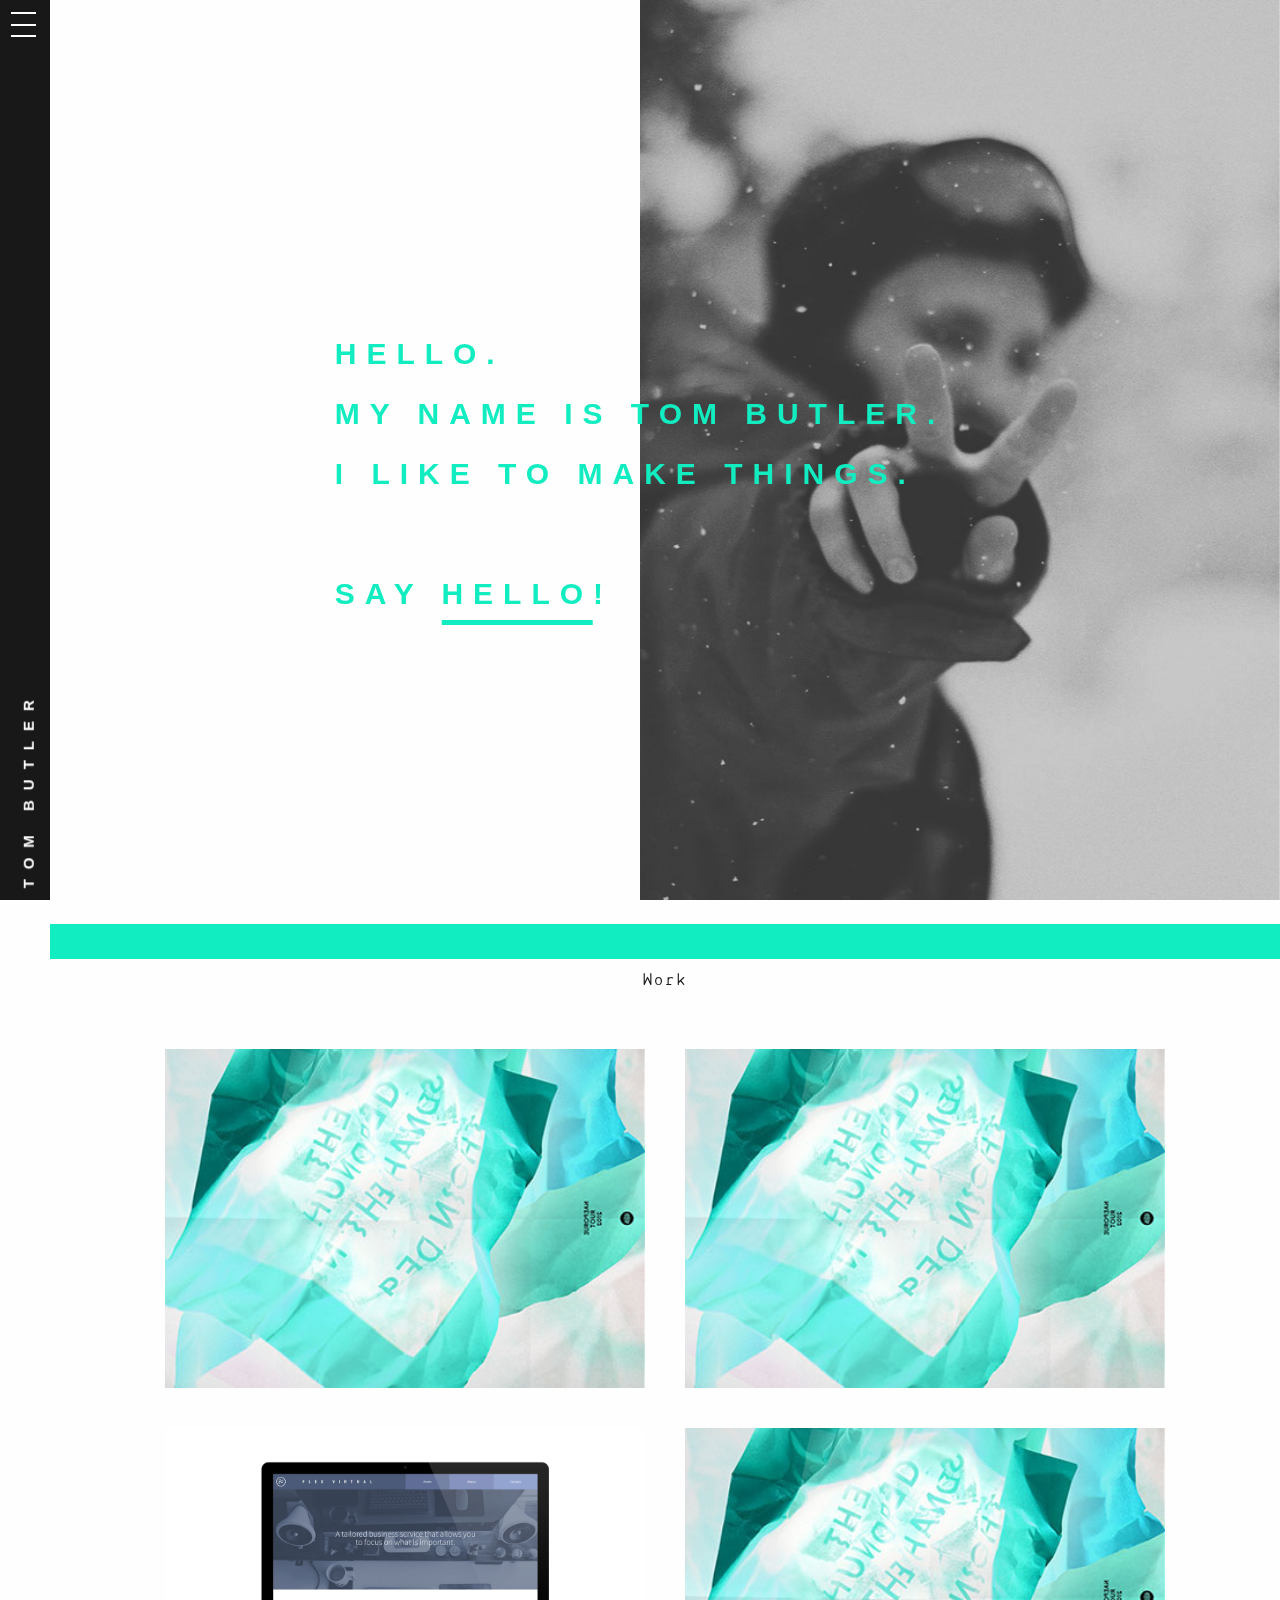
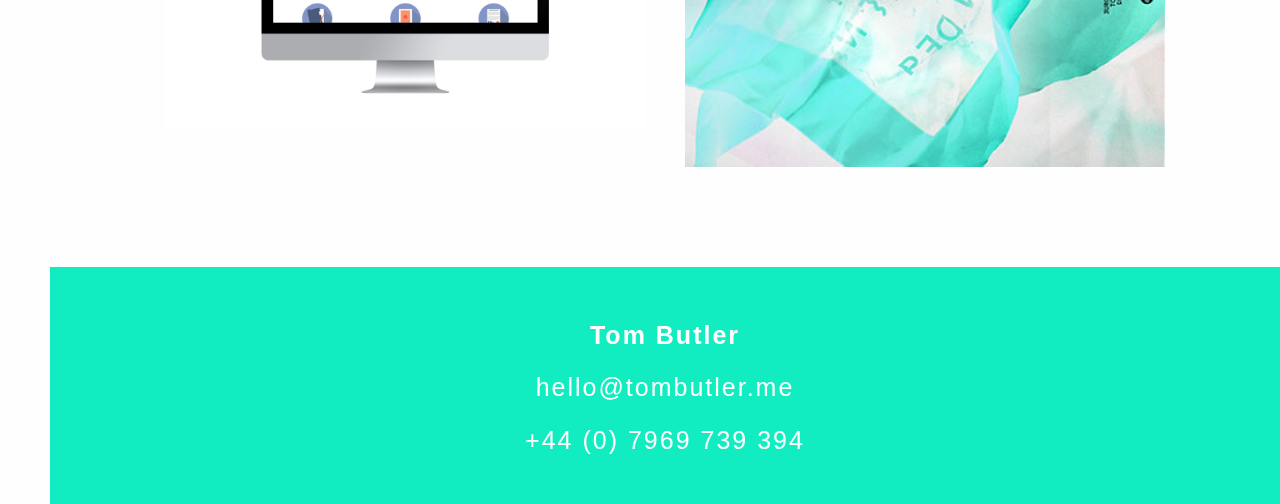
==== commit e9f623e5: "nearly" ====
--- a/index.html
+++ b/index.html
@@ -36,9 +36,9 @@
 			</div>
 
 			<ul>
-				<li><a href="#">Home</a></li>
-				<li><a href="#">Work</a></li>
-				<li><a href="#">About</a></li>
+				<li><a href="index.html">Home</a></li>
+				<li><a href="#work" class="scrollwork">Work</a></li>
+				<li><a href="about.html">About</a></li>
 				<li><a href="contact.html">Contact</a></li>
 			</ul>
 
@@ -47,7 +47,7 @@
 
 		<section class="intro">
 			<div class="intro-text">
-				<h2>Hello.<br>My name is Tom Butler.<br>I like to make things.<br><br>Say <a href="#">hello</a><span>!</span></h2>
+				<h2>Hello.<br>My name is Tom Butler.<br>I like to make things.<br><br>Say <a href="mailto:hello@tombutler.me">hello</a><span>!</span></h2>
 			</div>
 		</section>
 
@@ -57,13 +57,16 @@
 
 			<div class="divide"></div>
 
-			<div class="project-header-bg">
-				<div class="project-header-wrap">
-					<div class="project-header">
-						<h3>Work</h3>
+
+			<a name="work">
+				<div class="project-header-bg" id="scrolltowork">
+					<div class="project-header-wrap">
+						<div class="project-header">
+							<h3>Work</h3>
+						</div>
 					</div>
 				</div>
-			</div>
+			</a>
 
 			<article class="projects">
 
@@ -139,7 +142,7 @@
 				<div class="container">
 					      <h2>Tom Butler</h2>
 
-					      <p><a href="#">hello@tombutler.me</a></p>
+					      <p><a href="mailto:hello@tombutler.me">hello@tombutler.me</a></p>
 					      <p>+44 (0) 7969 739 394</p>
 				</div>
 			</footer>
--- a/css/style.css
+++ b/css/style.css
@@ -1,7 +1,14 @@
-/*@font-face {
-    font-family: "apercu";
-    src: url(../fonts/Adso-Bd.otf);
-}*/
+@font-face {
+  font-family: 'larsseit-bold';
+  src: url('Larsseit-Bold.woff') format('woff'),
+       url('Larsseit-Bold.ttf') format('truetype');
+}
+
+@font-face {
+  font-family: 'larsseit';
+  src: url('Larsseit.woff') format('woff'),
+       url('Larsseit.ttf') format('truetype');
+}
 
 @font-face {
     font-family: "ahamono";
@@ -37,7 +44,7 @@
 
 .header-text h1 {
 	position: fixed;
-	font-family: "apercu";
+	font-family: "larsseit-bold", "Helvetica Neue", Helvetica, Arial, sans-serif;
 	font-weight: 700;
 	color: #fefefe;
 	font-size: 15px;
@@ -47,6 +54,10 @@
 	z-index: 1500;
 
 	transform: rotate(-90deg);
+	-webkit-transform: rotate(-90deg);
+	-moz-transform: rotate(-90deg);
+	-ms-transform: rotate(-90deg);
+	-o-transform: rotate(-90deg);
 }
 
 .header-text a {
@@ -60,7 +71,7 @@
 }
 
 h2 {
-	font-family: "apercu";
+	font-family: "larsseit-bold", "Helvetica Neue", Helvetica, Arial, sans-serif;
 	font-weight: 700;
 	line-height: 2;
 	color: #11ecc0;
@@ -106,9 +117,13 @@
 	max-width: 100%;
 }
 
+.menu li {
+	padding: 5px 0 0 0;
+}
+
 .menu ul a {
 	display: none;
-	font-family: "apercu";
+	font-family: "larsseit", "Helvetica Neue", Helvetica, Arial, sans-serif;
 	text-decoration: none;
 	color: #fefefe;
 	font-size: 25px;
@@ -133,9 +148,13 @@
 .intro-text {
 	position: absolute;
 	top: 50%; left: 50%;
-
+	z-index: 300;
+
+	transform: translate(-50%,-50%);
 	-webkit-transform: translate(-50%,-50%);
-	z-index: 300;
+	-moz-transform: translate(-50%,-50%);
+	-ms-transform: translate(-50%,-50%);
+	-o-transform: translate(-50%,-50%);
 }
 
 .hero {
@@ -234,10 +253,14 @@
 	top: 50%; left: 50%;
 
 	transform: translate(-50%,-50%);
+	-webkit-transform: translate(-50%,-50%);
+	-moz-transform: translate(-50%,-50%);
+	-ms-transform: translate(-50%,-50%);
+	-o-transform: translate(-50%,-50%);
 }
 
 h4 {
-	font-family: "apercu";
+	font-family: "larsseit-bold", "Helvetica Neue", Helvetica, Arial, sans-serif;
 	font-weight: 700;
 	font-size: 30px;
 	color: #181818;
@@ -257,7 +280,7 @@
 }
 
 footer h2, footer a, footer p, .contact h2, .contact a, .contact p{
-	font-family: "apercu";
+	font-family: "larsseit", "Helvetica Neue", Helvetica, Arial, sans-serif;
 	font-size: 25px;
 	color: #fefefe;
 	text-decoration: none;
@@ -294,7 +317,7 @@
 }
 
 .project-description {
-	font-family: "apercu";
+	font-family: "larsseit-bold", "Helvetica Neue", Helvetica, Arial, sans-serif;
 	font-weight: 700;
 	font-size: 20px;
 }
@@ -317,7 +340,30 @@
 
 section.description .container {
 	text-align: left;
-
+}
+
+video {
+	max-width: 100%;
+}
+
+/* about page styles */
+
+.about .container {
+	text-align: left;
+	width: 800px;
+	padding: 40px 20px 150px;
+}
+
+.about p {
+	font-family: "larsseit", "Helvetica Neue", Helvetica, Arial, sans-serif;
+	color: #11ecc0;
+	font-size: 30px;
+	letter-spacing: 3px;
+	text-decoration: none;
+}
+
+.about a {
+	color: #11ecc0;
 }
 
 
@@ -339,8 +385,30 @@
 	position: absolute;
 	top: 50%; left: 50%;
 	transform: translate(-50%,-50%);
-}
-
-
-
-
+	-webkit-transform: translate(-50%,-50%);
+	-moz-transform: translate(-50%,-50%);
+	-ms-transform: translate(-50%,-50%);
+	-o-transform: translate(-50%,-50%);
+}
+
+
+/* responsive */
+
+@media screen and (max-width: 500px) {
+
+	h2 {
+		font-size: 20px;
+	}
+
+	footer h2, footer a, footer p, .contact h2, .contact a, .contact p {
+		font-size: 16px;
+	}
+
+	.about p {
+		font-size: 20px;
+	}
+} 
+
+
+
+
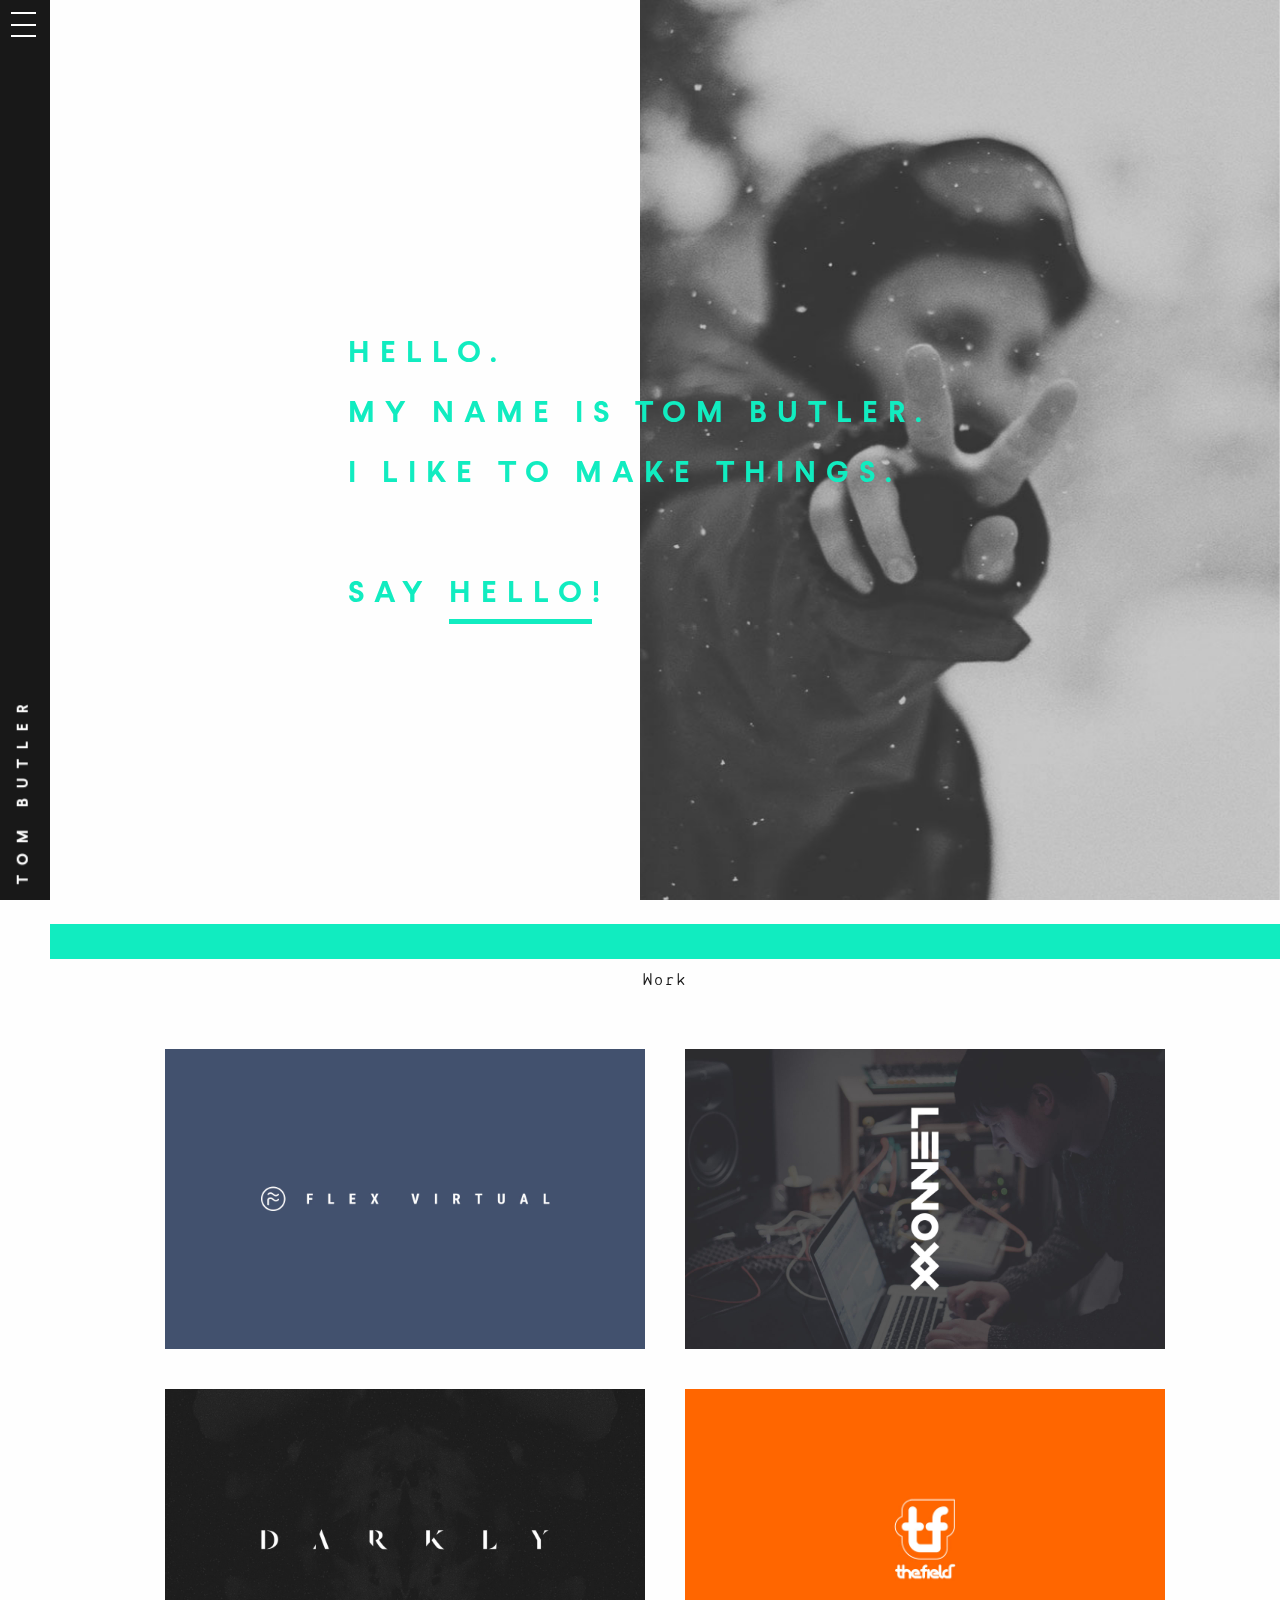
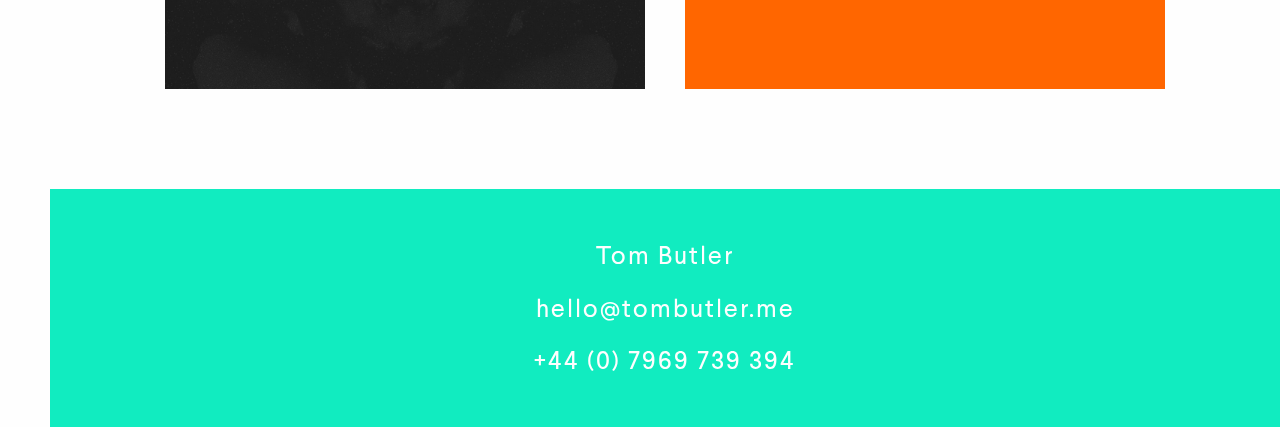
==== commit a14404d2: "first push" ====
--- a/index.html
+++ b/index.html
@@ -6,7 +6,7 @@
 
 		<!-- seo -->
 		<title>Tom Butler | Projects</title>
-		<meta name="description" content="The online portfolio and profile of digital creative, Tom Butler">
+		<meta name="description" content="The online portfolio and profile of digital designer and developer, Tom Butler">
 		
 		<!-- responsive -->
 		<meta name="viewport" content="width=device-width">
@@ -85,7 +85,7 @@
 									</div>
 								</div>
 
-								<img src="images/project-01.jpg" alt="project01 photo">	
+								<img src="images/fv/fv-logo.jpg" alt="Flex Virtual Project">	
 							</a>
 						</div>
 
@@ -99,7 +99,7 @@
 									</div>
 								</div>
 
-								<img src="images/project-01.jpg" alt="project01 photo">	
+								<img src="images/Lennoxx/lennoxx-logo.jpg" alt="Lennoxx project">	
 							</a>
 						</div>
 					</div>
@@ -116,7 +116,7 @@
 									</div>
 								</div>
 
-								<img src="images/fv/fv-imac.jpg" alt="project01 photo">	
+								<img src="images/darkly/darkly-logo.jpg" alt="darkly project">	
 							</a>
 						</div>
 
@@ -130,7 +130,7 @@
 									</div>
 								</div>
 
-								<img src="images/project-01.jpg" alt="project01 photo">	
+								<img src="images/field/field-logo.jpg" alt="project01 photo">	
 							</a>
 						</div>
 
--- a/css/style.css
+++ b/css/style.css
@@ -1,13 +1,13 @@
 @font-face {
   font-family: 'larsseit-bold';
-  src: url('Larsseit-Bold.woff') format('woff'),
-       url('Larsseit-Bold.ttf') format('truetype');
+  src: url('../fonts/Larsseit-Bold.woff') format('woff'),
+       url('../fonts/Larsseit-Bold.ttf') format('truetype');
 }
 
 @font-face {
   font-family: 'larsseit';
-  src: url('Larsseit.woff') format('woff'),
-       url('Larsseit.ttf') format('truetype');
+  src: url('../fonts/Larsseit.woff') format('woff'),
+       url('../fonts/Larsseit.ttf') format('truetype');
 }
 
 @font-face {
@@ -45,7 +45,7 @@
 .header-text h1 {
 	position: fixed;
 	font-family: "larsseit-bold", "Helvetica Neue", Helvetica, Arial, sans-serif;
-	font-weight: 700;
+	
 	color: #fefefe;
 	font-size: 15px;
 	letter-spacing: 10px;
@@ -72,7 +72,6 @@
 
 h2 {
 	font-family: "larsseit-bold", "Helvetica Neue", Helvetica, Arial, sans-serif;
-	font-weight: 700;
 	line-height: 2;
 	color: #11ecc0;
 	font-size: 30px;
@@ -261,7 +260,7 @@
 
 h4 {
 	font-family: "larsseit-bold", "Helvetica Neue", Helvetica, Arial, sans-serif;
-	font-weight: 700;
+	
 	font-size: 30px;
 	color: #181818;
 }
@@ -318,7 +317,6 @@
 
 .project-description {
 	font-family: "larsseit-bold", "Helvetica Neue", Helvetica, Arial, sans-serif;
-	font-weight: 700;
 	font-size: 20px;
 }
 
